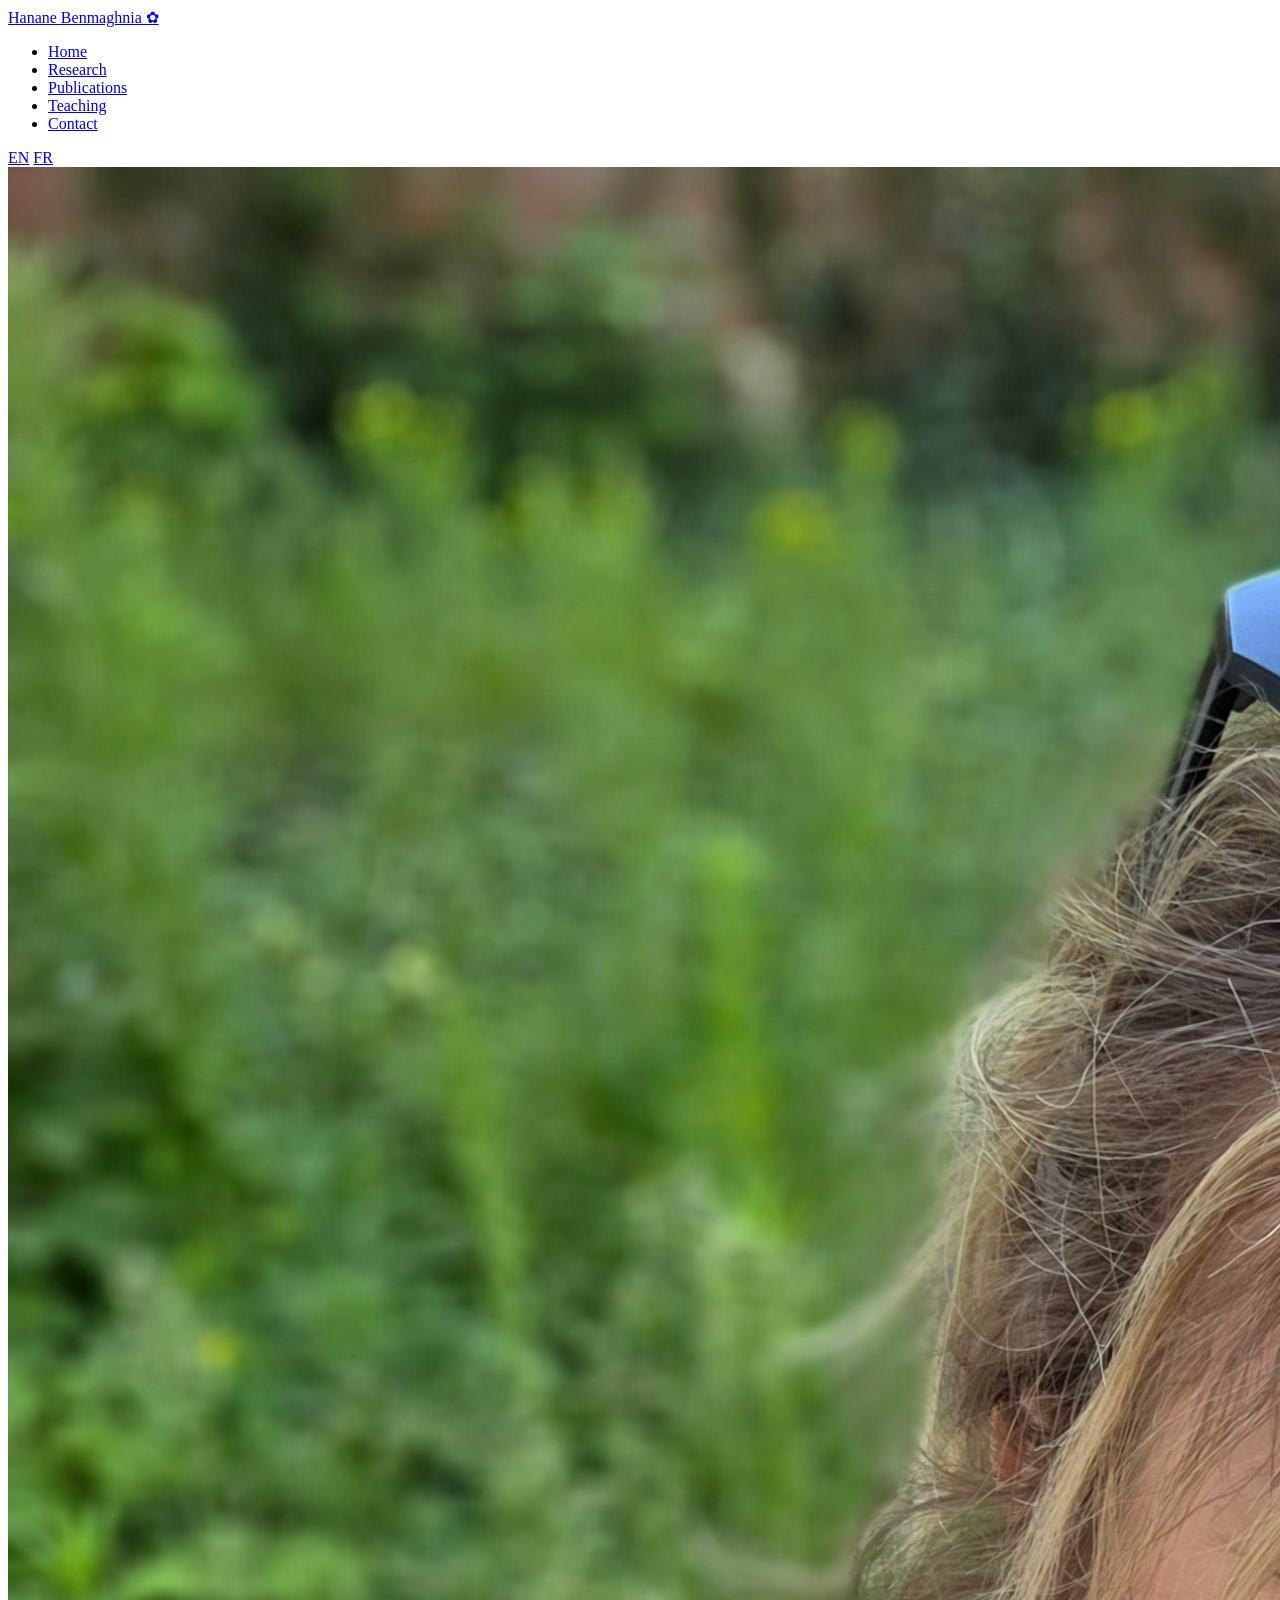
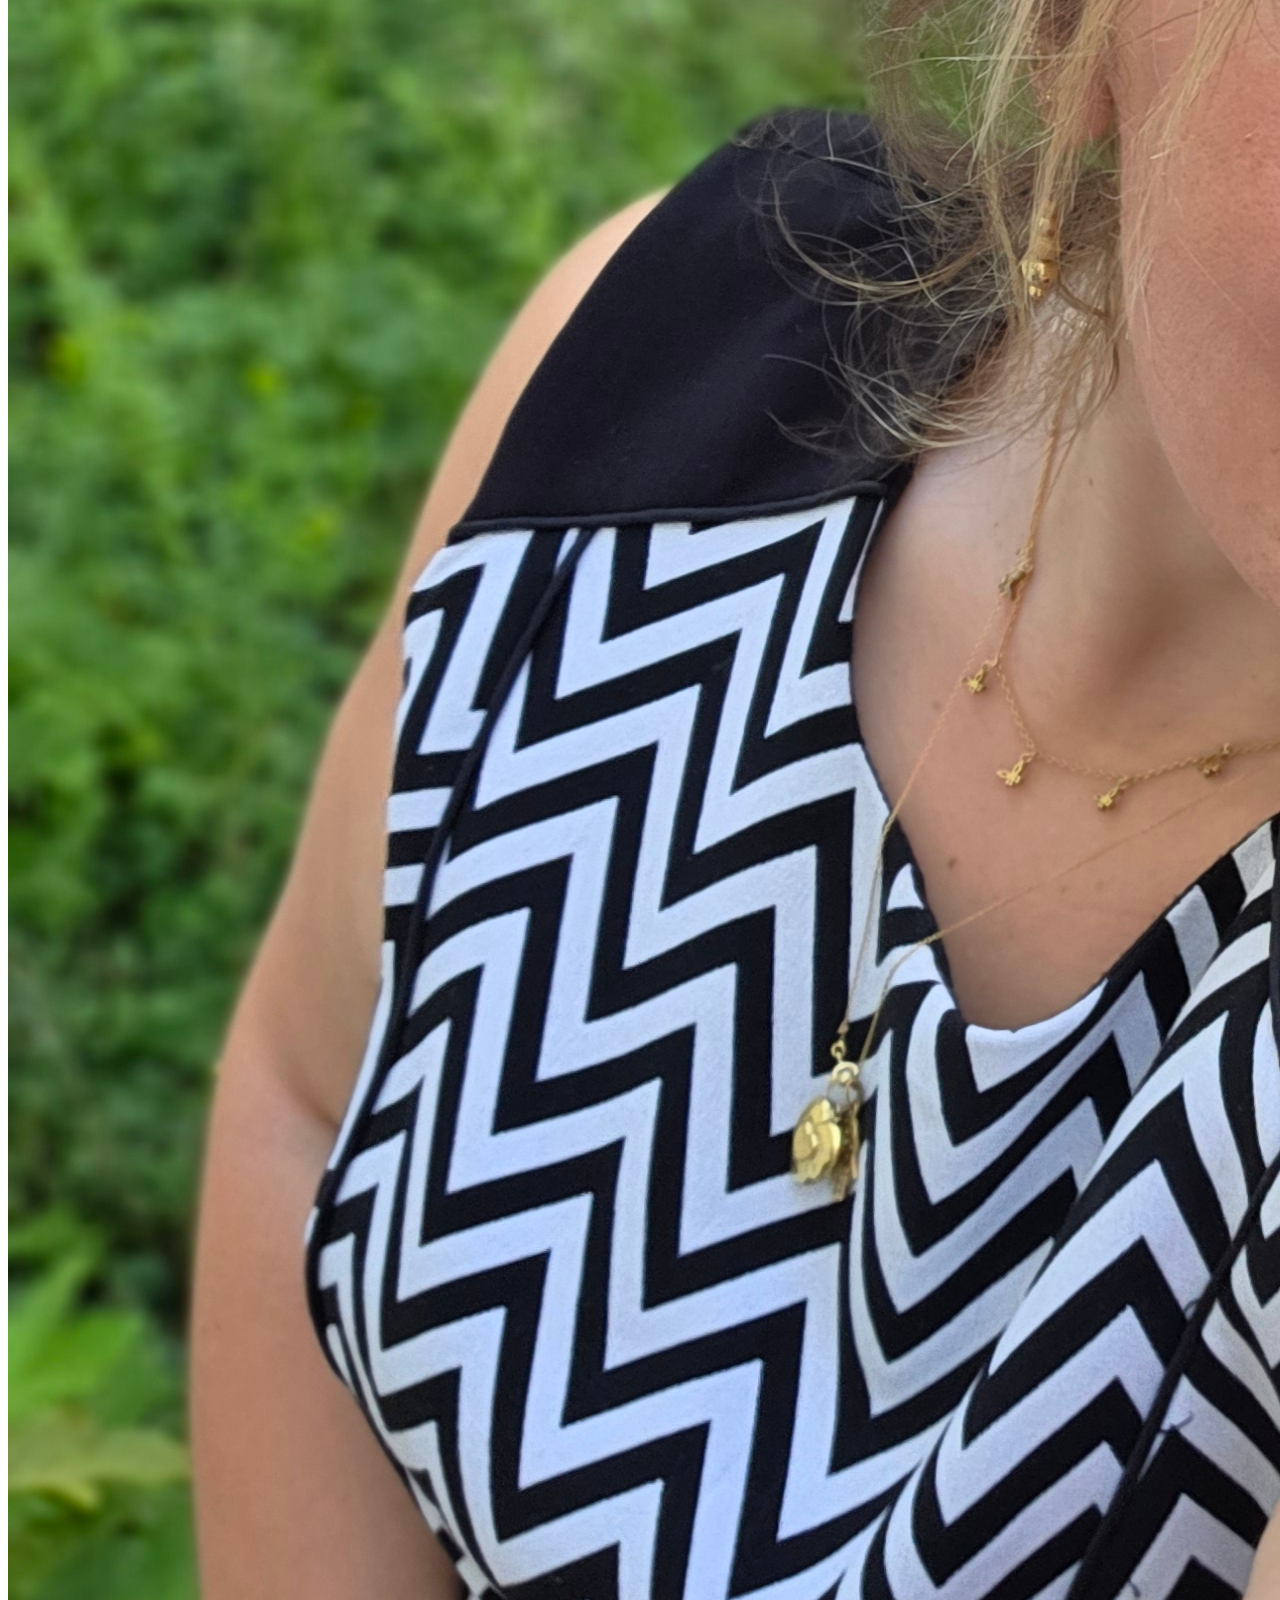
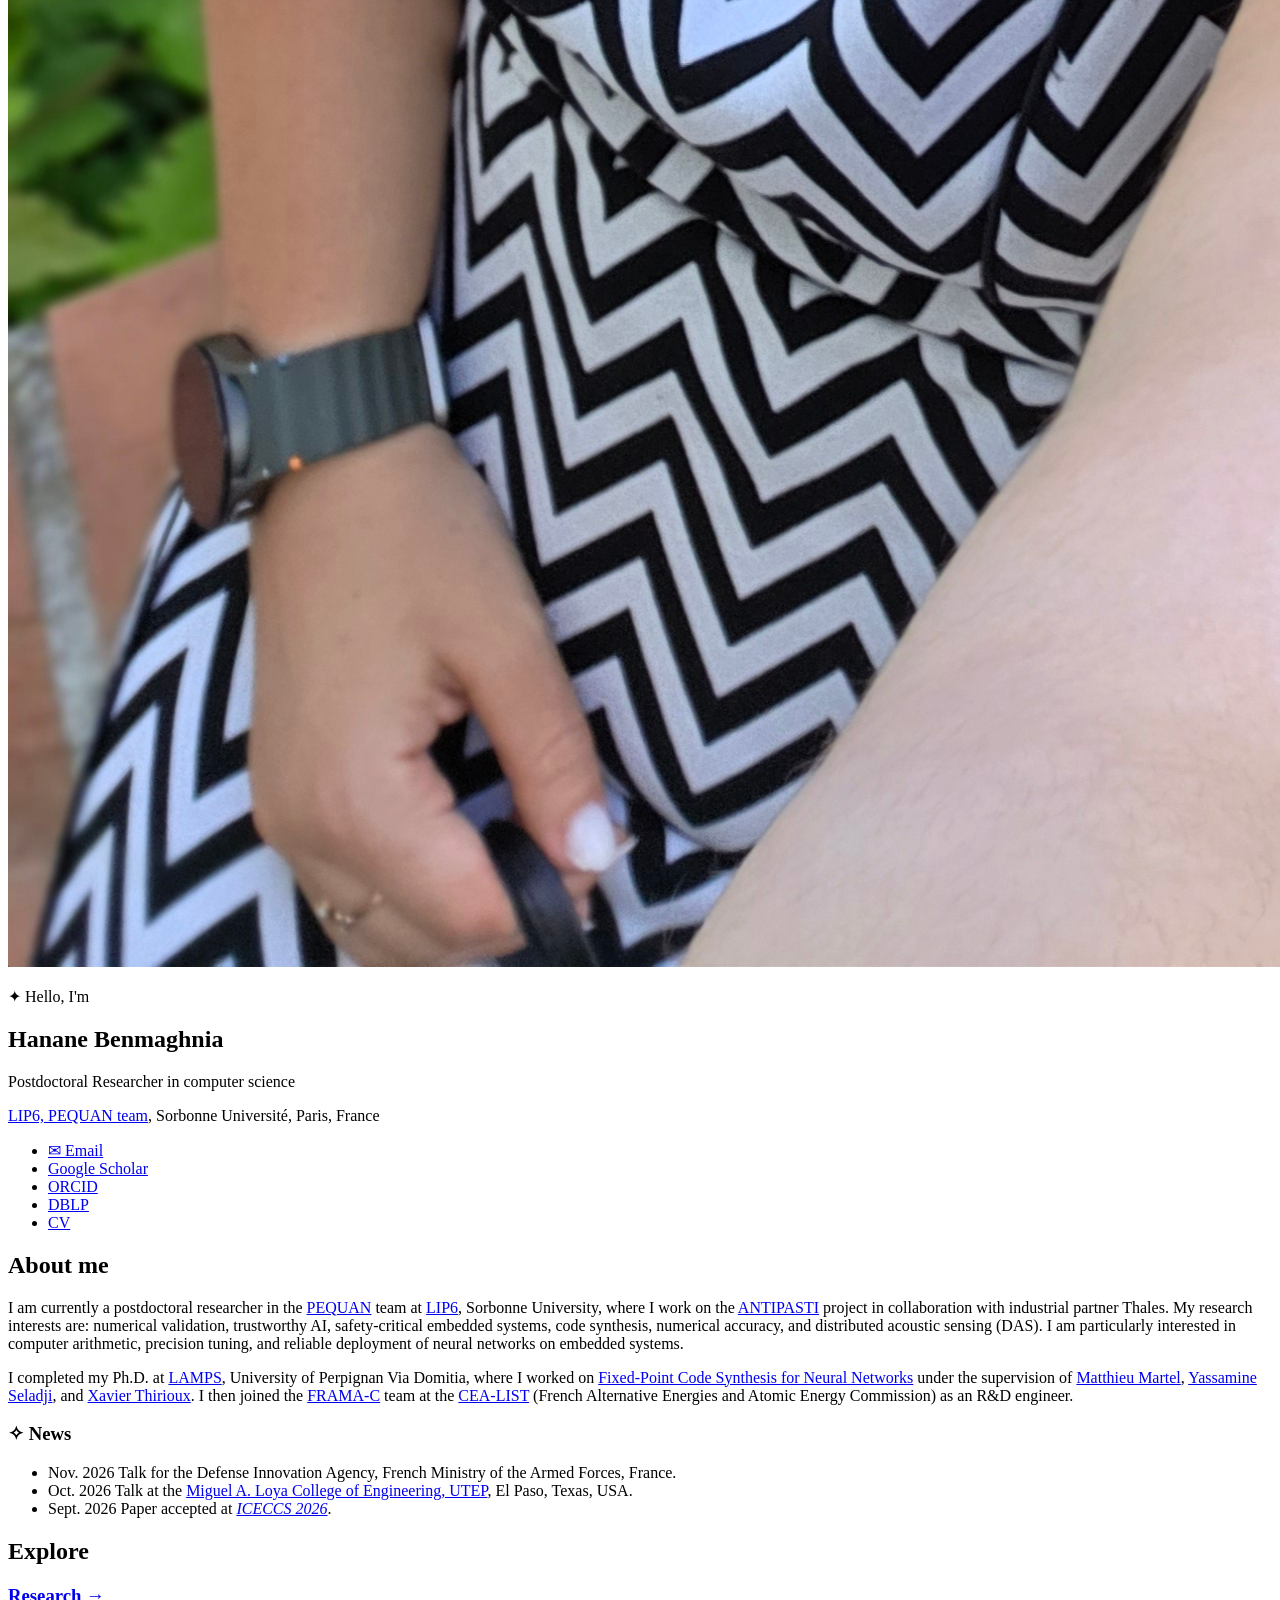
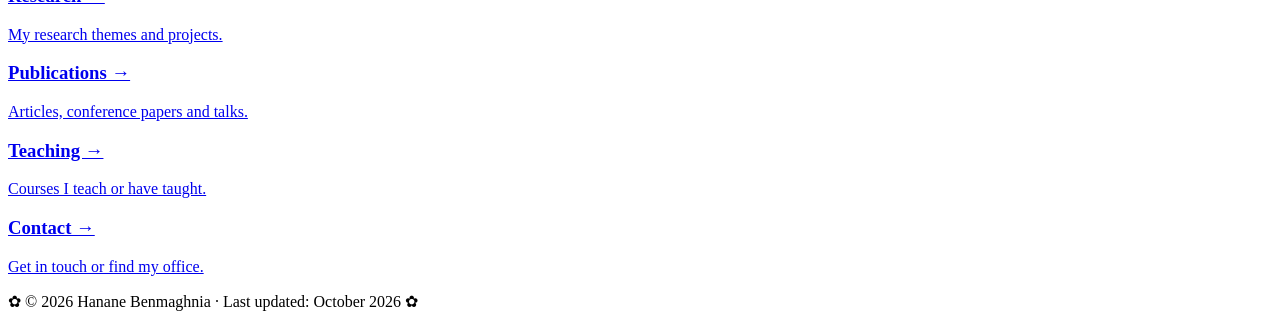
==== en/index.html @ f6ec410c "home en" ====
<!doctype html>
<html lang="en">
<head>
  <meta charset="utf-8">
  <meta name="viewport" content="width=device-width, initial-scale=1">
  <title>Home — Hanane Benmaghnia</title>
  <meta name="description" content="Personal website of Hanane Benmaghnia, researcher in [Your Field] at [Lab / University].">
  <link rel="alternate" hreflang="fr" href="../fr/index.html">
  <link rel="preconnect" href="https://fonts.googleapis.com">
  <link rel="preconnect" href="https://fonts.gstatic.com" crossorigin>
  <link href="https://fonts.googleapis.com/css2?family=Playfair+Display:ital,wght@0,600;0,700;1,500&family=Quicksand:wght@400;500;600;700&display=swap" rel="stylesheet">
  <link rel="stylesheet" href="../style.css">
</head>
<body>

<header class="site-header">
  <nav>
    <a class="brand" href="index.html">Hanane Benmaghnia ✿</a>
    <ul>
      <li><a href="index.html" class="active">Home</a></li>
      <li><a href="research.html">Research</a></li>
      <li><a href="publications.html">Publications</a></li>
      <li><a href="teaching.html">Teaching</a></li>
      <li><a href="contact.html">Contact</a></li>
    </ul>
    <div class="lang-switch" aria-label="Language">
      <a href="../en/index.html" class="current" lang="en">EN</a>
      <a href="../fr/index.html" lang="fr" hreflang="fr">FR</a>
    </div>
  </nav>
</header>

<main>
  <section class="hero">
    <div class="avatar-wrap">
      <img class="avatar" src="../assets/bhz.jpg" alt="Hanane Benmaghnia"
           onerror="this.parentElement.classList.add('no-photo')">
    </div>
    <div class="hero-text">
      <p class="eyebrow">✦ Hello, I'm</p>
      <h1>Hanane Benmaghnia</h1>
      <p class="subtitle">Postdoctoral Researcher in computer science</p>
      <p class="affiliation"><a href="https://www.lip6.fr/recherche/team.php?id=120&LANG=en">LIP6, PEQUAN team</a>, Sorbonne Université, Paris, France </p>
      <ul class="links">
        <li><a href="mailto:hanane.benmaghnia@lip6.fr">✉ Email</a></li>
        <li><a href="https://scholar.google.com/citations?user=DCxnq3sAAAAJ&hl=fr&oi=ao">Google Scholar</a></li>
        <li><a href="https://orcid.org/0000-0003-0490-2338">ORCID</a></li>
        <li><a href="https://dblp.org/pid/313/2143.html">DBLP</a></li>
        <li><a href="../assets/cv.pdf">CV</a></li>
      </ul>
    </div>
  </section>

  <section>
    <h2><span>About me</span></h2>
     
<p>I am currently a postdoctoral researcher in the <a href="https://www.lip6.fr/recherche/team.php?id=120&LANG=en">PEQUAN</a> team at <a href="https://www.lip6.fr/presentation/directeur.php">LIP6</a>, 
  Sorbonne University, where I work on the <a href="https://anr.fr/en/funded-projects-and-impact/funded-projects/project/funded/project/b2d9d3668f92a3b9fbbf7866072501ef-9594522507/?tx_anrprojects_funded%5Bcontroller%5D=Funded&cHash=289b497432721ece33aa30f2808d108e">ANTIPASTI</a> 
  project in collaboration with industrial partner Thales. My research interests are: numerical validation, trustworthy AI, safety-critical embedded systems, code synthesis, numerical accuracy, and distributed acoustic sensing (DAS).
  I am particularly interested in computer arithmetic, precision tuning, and reliable deployment of neural networks on embedded systems.</p>

<p>I completed my Ph.D. at <a href="https://lamps.univ-perp.fr/en">LAMPS</a>, University of Perpignan Via Domitia, where I worked on <a href="https://theses.hal.science/tel-03935609">Fixed-Point Code Synthesis for Neural Networks</a> under the supervision of <a href="https://perso.univ-perp.fr/matthieu.martel/index.html">Matthieu Martel</a>, <a href="https://www.researchgate.net/profile/Yassamine-Seladji">Yassamine Seladji</a>, and <a href="https://pagespro.isae-supaero.fr/xavier-thirioux/">Xavier Thirioux</a>.
   I then joined the <a href="https://www.frama-c.com/index.html">FRAMA-C</a> team at the <a href="https://www-list.cea.fr/">CEA-LIST</a> (French Alternative Energies and Atomic Energy Commission) as an R&D engineer.</p>

 
<h3 class="news-title">✧ News</h3>
  <ul class="news">
    <li><span class="date">Nov. 2026</span> Talk for the Defense Innovation Agency, French Ministry of the Armed Forces, France.</li>
    <li><span class="date">Oct. 2026</span> Talk at the <a href="https://www.utep.edu/cs/">Miguel A. Loya College of Engineering, UTEP</a>, El Paso, Texas, USA.</li>
   <li><span class="date">Sept. 2026</span> Paper accepted at <em><a href="https://formal-analysis.com/iceccs/2026/">ICECCS 2026</a></em>.</li>
  </ul>

  </section>

  <section>
    <h2><span>Explore</span></h2>
    <div class="cards">
      <a class="card card-link" href="research.html">
        <h3>Research →</h3>
        <p>My research themes and projects.</p>
      </a>
      <a class="card card-link" href="publications.html">
        <h3>Publications →</h3>
        <p>Articles, conference papers and talks.</p>
      </a>
      <a class="card card-link" href="teaching.html">
        <h3>Teaching →</h3>
        <p>Courses I teach or have taught.</p>
      </a>
      <a class="card card-link" href="contact.html">
        <h3>Contact →</h3>
        <p>Get in touch or find my office.</p>
      </a>
    </div>
  </section>
</main>

<footer class="site-footer">
  <p>✿ © <span id="year">2026</span> Hanane Benmaghnia · Last updated: October 2026 ✿</p>
</footer>

<script>
  document.getElementById('year').textContent = new Date().getFullYear();
</script>
</body>
</html>
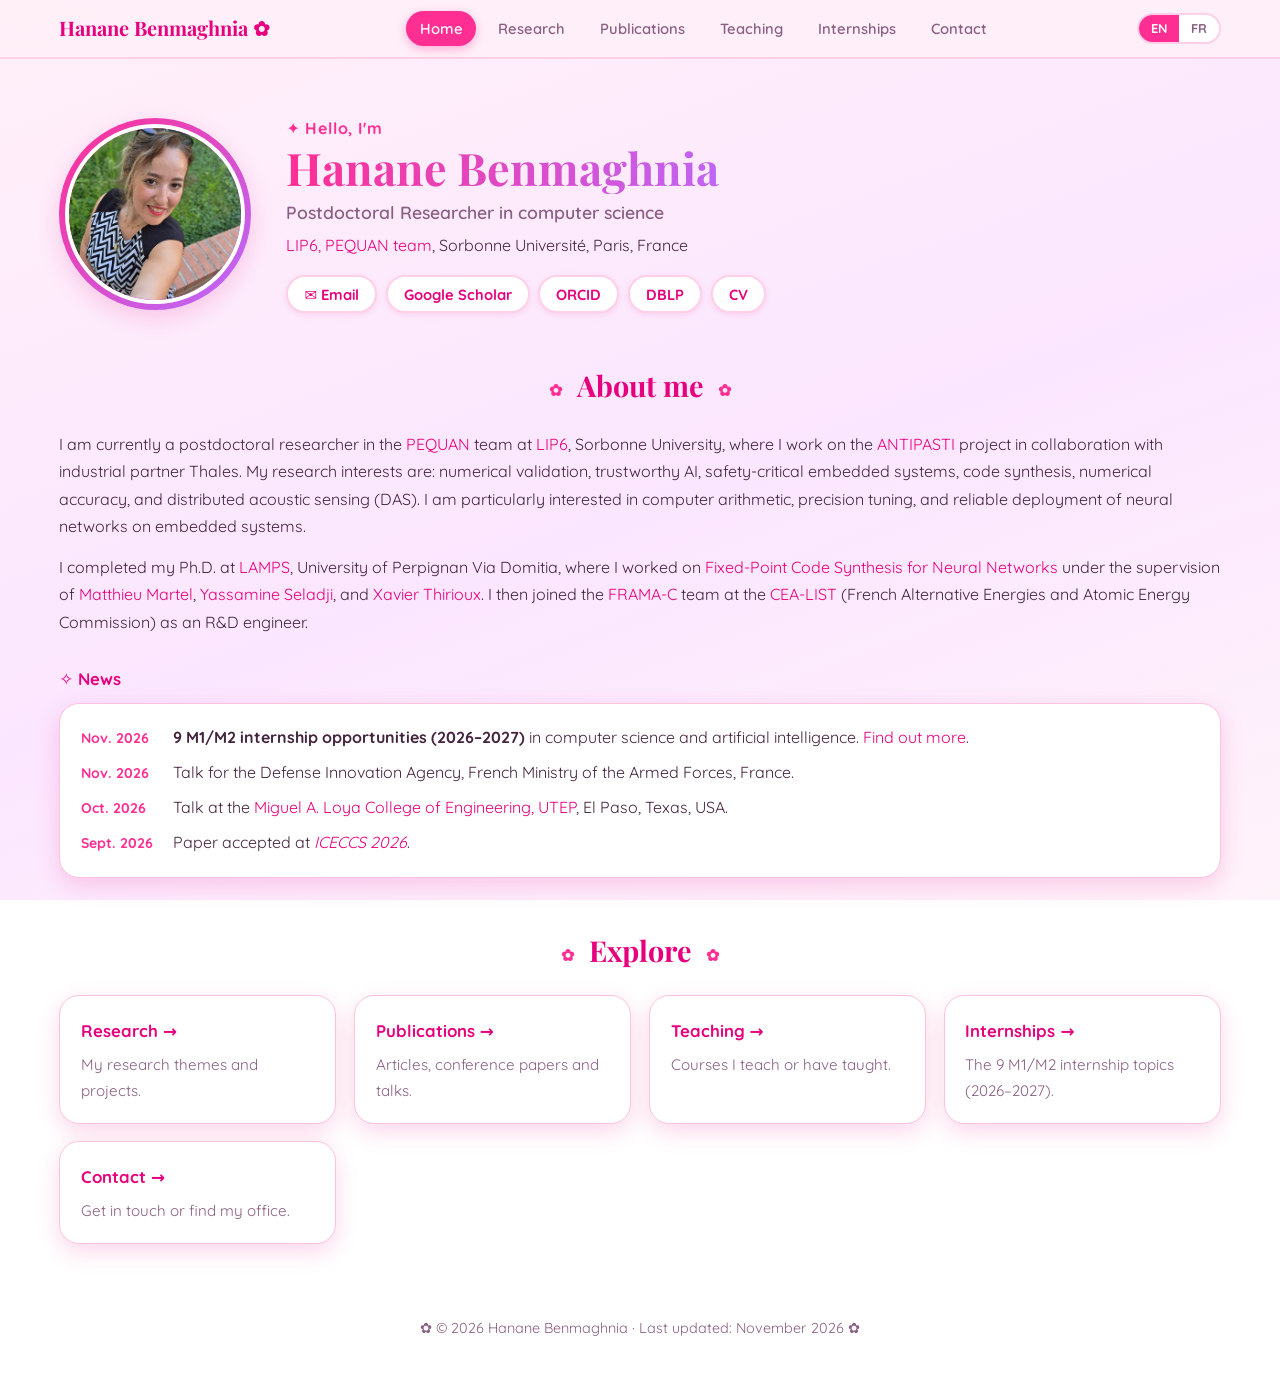
==== commit b8f750f1: "internships" ====
--- a/en/index.html
+++ b/en/index.html
@@ -12,7 +12,6 @@
   <link rel="stylesheet" href="../style.css">
 </head>
 <body>
-
 <header class="site-header">
   <nav>
     <a class="brand" href="index.html">Hanane Benmaghnia ✿</a>
@@ -21,6 +20,7 @@
       <li><a href="research.html">Research</a></li>
       <li><a href="publications.html">Publications</a></li>
       <li><a href="teaching.html">Teaching</a></li>
+      <li><a href="stages.html">Internships</a></li>
       <li><a href="contact.html">Contact</a></li>
     </ul>
     <div class="lang-switch" aria-label="Language">
@@ -29,7 +29,6 @@
     </div>
   </nav>
 </header>
-
 <main>
   <section class="hero">
     <div class="avatar-wrap">
@@ -50,28 +49,25 @@
       </ul>
     </div>
   </section>
-
   <section>
     <h2><span>About me</span></h2>
-     
-<p>I am currently a postdoctoral researcher in the <a href="https://www.lip6.fr/recherche/team.php?id=120&LANG=en">PEQUAN</a> team at <a href="https://www.lip6.fr/presentation/directeur.php">LIP6</a>, 
-  Sorbonne University, where I work on the <a href="https://anr.fr/en/funded-projects-and-impact/funded-projects/project/funded/project/b2d9d3668f92a3b9fbbf7866072501ef-9594522507/?tx_anrprojects_funded%5Bcontroller%5D=Funded&cHash=289b497432721ece33aa30f2808d108e">ANTIPASTI</a> 
+
+<p>I am currently a postdoctoral researcher in the <a href="https://www.lip6.fr/recherche/team.php?id=120&LANG=en">PEQUAN</a> team at <a href="https://www.lip6.fr/presentation/directeur.php">LIP6</a>,
+  Sorbonne University, where I work on the <a href="https://anr.fr/en/funded-projects-and-impact/funded-projects/project/funded/project/b2d9d3668f92a3b9fbbf7866072501ef-9594522507/?tx_anrprojects_funded%5Bcontroller%5D=Funded&cHash=289b497432721ece33aa30f2808d108e">ANTIPASTI</a>
   project in collaboration with industrial partner Thales. My research interests are: numerical validation, trustworthy AI, safety-critical embedded systems, code synthesis, numerical accuracy, and distributed acoustic sensing (DAS).
   I am particularly interested in computer arithmetic, precision tuning, and reliable deployment of neural networks on embedded systems.</p>
-
-<p>I completed my Ph.D. at <a href="https://lamps.univ-perp.fr/en">LAMPS</a>, University of Perpignan Via Domitia, where I worked on <a href="https://theses.hal.science/tel-03935609">Fixed-Point Code Synthesis for Neural Networks</a> under the supervision of <a href="https://perso.univ-perp.fr/matthieu.martel/index.html">Matthieu Martel</a>, <a href="https://www.researchgate.net/profile/Yassamine-Seladji">Yassamine Seladji</a>, and <a href="https://pagespro.isae-supaero.fr/xavier-thirioux/">Xavier Thirioux</a>.
+<p>I completed my Ph.D.
+at <a href="https://lamps.univ-perp.fr/en">LAMPS</a>, University of Perpignan Via Domitia, where I worked on <a href="https://theses.hal.science/tel-03935609">Fixed-Point Code Synthesis for Neural Networks</a> under the supervision of <a href="https://perso.univ-perp.fr/matthieu.martel/index.html">Matthieu Martel</a>, <a href="https://www.researchgate.net/profile/Yassamine-Seladji">Yassamine Seladji</a>, and <a href="https://pagespro.isae-supaero.fr/xavier-thirioux/">Xavier Thirioux</a>.
    I then joined the <a href="https://www.frama-c.com/index.html">FRAMA-C</a> team at the <a href="https://www-list.cea.fr/">CEA-LIST</a> (French Alternative Energies and Atomic Energy Commission) as an R&D engineer.</p>
 
- 
 <h3 class="news-title">✧ News</h3>
   <ul class="news">
+    <li><span class="date">Nov. 2026</span> <strong>9 M1/M2 internship opportunities (2026–2027)</strong> in computer science and artificial intelligence. <a href="stages.html">Find out more</a>.</li>
     <li><span class="date">Nov. 2026</span> Talk for the Defense Innovation Agency, French Ministry of the Armed Forces, France.</li>
     <li><span class="date">Oct. 2026</span> Talk at the <a href="https://www.utep.edu/cs/">Miguel A. Loya College of Engineering, UTEP</a>, El Paso, Texas, USA.</li>
    <li><span class="date">Sept. 2026</span> Paper accepted at <em><a href="https://formal-analysis.com/iceccs/2026/">ICECCS 2026</a></em>.</li>
   </ul>
-
   </section>
-
   <section>
     <h2><span>Explore</span></h2>
     <div class="cards">
@@ -87,6 +83,10 @@
         <h3>Teaching →</h3>
         <p>Courses I teach or have taught.</p>
       </a>
+      <a class="card card-link" href="stages.html">
+        <h3>Internships →</h3>
+        <p>The 9 M1/M2 internship topics (2026–2027).</p>
+      </a>
       <a class="card card-link" href="contact.html">
         <h3>Contact →</h3>
         <p>Get in touch or find my office.</p>
@@ -94,9 +94,8 @@
     </div>
   </section>
 </main>
-
 <footer class="site-footer">
-  <p>✿ © <span id="year">2026</span> Hanane Benmaghnia · Last updated: October 2026 ✿</p>
+  <p>✿ © <span id="year">2026</span> Hanane Benmaghnia · Last updated: November 2026 ✿</p>
 </footer>
 
 <script>
--- a/style.css
+++ b/style.css
@@ -0,0 +1,393 @@
+:root {
+  --bg-grad: linear-gradient(160deg, #fff0f8 0%, #fbe6ff 55%, #fff3fa 100%);
+  --text: #44243f;
+  --muted: #8a5f84;
+  --pink: #ff2e93;
+  --pink-deep: #e6007e;
+  --pink-soft: #ffd0e7;
+  --lavender: #b86bff;
+  --lavender-soft: #f1e3ff;
+  --card: #ffffff;
+  --line: #ffc2df;
+  --shadow: 0 8px 24px rgba(230, 0, 126, 0.16);
+  --radius: 20px;
+}
+
+* { box-sizing: border-box; }
+
+html { scroll-behavior: smooth; scroll-padding-top: 5rem; }
+
+body {
+  margin: 0;
+  color: var(--text);
+  background: var(--bg-grad);
+  background-attachment: fixed;
+  font-family: "Quicksand", system-ui, -apple-system, "Segoe UI", sans-serif;
+  line-height: 1.7;
+  min-height: 100vh;
+}
+
+a { color: var(--pink-deep); text-decoration: none; }
+a:hover { text-decoration: underline; text-underline-offset: 3px; }
+
+/* ---------- Header ---------- */
+.site-header {
+  position: sticky;
+  top: 0;
+  z-index: 10;
+  background: rgba(255, 240, 248, 0.88);
+  backdrop-filter: blur(10px);
+  border-bottom: 2px solid var(--pink-soft);
+}
+.site-header nav {
+  max-width: 900px;
+  margin: 0 auto;
+  padding: 0.7rem 1.2rem;
+  display: flex;
+  justify-content: space-between;
+  align-items: center;
+  flex-wrap: wrap;
+  gap: 0.5rem 1rem;
+}
+.brand {
+  font-family: "Playfair Display", serif;
+  font-weight: 700;
+  font-size: 1.25rem;
+  color: var(--pink-deep);
+}
+.brand:hover { text-decoration: none; }
+
+.site-header ul {
+  list-style: none;
+  margin: 0;
+  padding: 0;
+  display: flex;
+  gap: 0.25rem;
+  flex-wrap: wrap;
+}
+.site-header ul a {
+  display: inline-block;
+  color: var(--muted);
+  font-weight: 600;
+  font-size: 0.92rem;
+  padding: 0.3rem 0.85rem;
+  border-radius: 999px;
+  transition: background 0.2s, color 0.2s;
+}
+.site-header ul a:hover {
+  background: var(--pink-soft);
+  color: var(--pink-deep);
+  text-decoration: none;
+}
+.site-header ul a.active {
+  background: var(--pink);
+  color: #fff;
+  box-shadow: 0 3px 10px rgba(255, 46, 147, 0.35);
+}
+
+/* Sélecteur de langue */
+.lang-switch {
+  display: flex;
+  border: 2px solid var(--pink-soft);
+  border-radius: 999px;
+  overflow: hidden;
+  background: #fff;
+}
+.lang-switch a {
+  padding: 0.15rem 0.75rem;
+  font-size: 0.8rem;
+  font-weight: 700;
+  color: var(--muted);
+}
+.lang-switch a:hover { text-decoration: none; background: var(--pink-soft); }
+.lang-switch a.current { background: var(--pink); color: #fff; }
+
+/* ---------- Layout ---------- */
+main {
+  max-width: 900px;
+  margin: 0 auto;
+  padding: 0 1.2rem 3rem;
+}
+section { padding-top: 3rem; }
+section.page-top { padding-top: 2.5rem; }
+
+h1 {
+  font-family: "Playfair Display", serif;
+  font-size: 2.8rem;
+  line-height: 1.15;
+  margin: 0 0 0.3rem;
+  background: linear-gradient(90deg, var(--pink), var(--lavender));
+  -webkit-background-clip: text;
+  background-clip: text;
+  color: transparent;
+}
+
+h2 {
+  font-family: "Playfair Display", serif;
+  font-size: 1.8rem;
+  margin: 0 0 1.3rem;
+  text-align: center;
+  color: var(--pink-deep);
+}
+h2 span { padding: 0 0.9rem; }
+h2::before, h2::after {
+  content: "✿";
+  color: var(--pink);
+  font-size: 1rem;
+  vertical-align: middle;
+}
+
+h3 {
+  font-size: 1.05rem;
+  margin: 1.6rem 0 0.6rem;
+  color: var(--pink-deep);
+}
+
+/* ---------- Hero ---------- */
+.hero {
+  display: flex;
+  gap: 2.2rem;
+  align-items: center;
+  flex-wrap: wrap;
+  padding-top: 3.5rem;
+}
+.avatar-wrap {
+  padding: 6px;
+  border-radius: 50%;
+  background: linear-gradient(135deg, var(--pink), var(--lavender));
+  box-shadow: var(--shadow);
+}
+.avatar {
+  display: block;
+  width: 180px;
+  height: 180px;
+  border-radius: 50%;
+  object-fit: cover;
+  border: 4px solid #fff;
+}
+.avatar-wrap.no-photo { display: none; }
+
+.eyebrow {
+  margin: 0;
+  color: var(--pink);
+  font-weight: 700;
+  letter-spacing: 0.05em;
+}
+.subtitle {
+  font-size: 1.1rem;
+  font-weight: 600;
+  margin: 0;
+  color: var(--muted);
+}
+.affiliation { margin: 0.2rem 0 1rem; }
+
+.links {
+  list-style: none;
+  padding: 0;
+  margin: 0;
+  display: flex;
+  flex-wrap: wrap;
+  gap: 0.55rem;
+}
+.links a {
+  display: inline-block;
+  padding: 0.3rem 1rem;
+  font-size: 0.92rem;
+  font-weight: 700;
+  border-radius: 999px;
+  color: var(--pink-deep);
+  background: #fff;
+  border: 2px solid var(--pink-soft);
+  box-shadow: 0 2px 6px rgba(230, 0, 126, 0.1);
+  transition: transform 0.15s, background 0.15s, color 0.15s;
+}
+.links a:hover {
+  background: var(--pink);
+  color: #fff;
+  border-color: var(--pink);
+  text-decoration: none;
+  transform: translateY(-2px);
+}
+
+/* ---------- Accueil ---------- */
+section p { margin: 0 0 0.9rem; }
+.news-title { margin-top: 1.8rem; }
+.news {
+  list-style: none;
+  padding: 1rem 1.3rem;
+  margin: 0;
+  background: var(--card);
+  border: 1px solid var(--line);
+  border-radius: var(--radius);
+  box-shadow: var(--shadow);
+}
+.news li { padding: 0.25rem 0; }
+.date {
+  display: inline-block;
+  min-width: 5.5rem;
+  font-weight: 700;
+  font-size: 0.88rem;
+  color: var(--pink);
+}
+
+/* ---------- Cartes ---------- */
+.cards {
+  display: grid;
+  grid-template-columns: repeat(auto-fit, minmax(230px, 1fr));
+  gap: 1.1rem;
+  margin-top: 1.2rem;
+}
+.card {
+  display: block;
+  background: var(--card);
+  border: 1px solid var(--line);
+  border-radius: var(--radius);
+  padding: 1.3rem 1.3rem 1.2rem;
+  box-shadow: var(--shadow);
+  color: var(--text);
+  transition: transform 0.2s, box-shadow 0.2s;
+}
+.card:hover {
+  transform: translateY(-4px);
+  box-shadow: 0 14px 30px rgba(230, 0, 126, 0.26);
+  text-decoration: none;
+}
+.card-icon {
+  width: 2.4rem;
+  height: 2.4rem;
+  display: grid;
+  place-items: center;
+  border-radius: 50%;
+  background: linear-gradient(135deg, var(--pink), var(--lavender));
+  color: #fff;
+  font-size: 1.1rem;
+  margin-bottom: 0.6rem;
+}
+.card h3 { margin: 0 0 0.4rem; }
+.card p { margin: 0; color: var(--muted); font-size: 0.95rem; }
+
+/* ---------- Publications ---------- */
+.pubs {
+  padding: 1rem 1.3rem 1rem 2.6rem;
+  margin: 0;
+  background: var(--card);
+  border: 1px solid var(--line);
+  border-radius: var(--radius);
+  box-shadow: var(--shadow);
+}
+.pubs li { margin-bottom: 0.9rem; }
+.pubs li:last-child { margin-bottom: 0; }
+.pubs li::marker { color: var(--pink); font-weight: 700; }
+.pubs .title { font-weight: 700; }
+.pub-links { white-space: nowrap; }
+.pub-links a {
+  display: inline-block;
+  margin-left: 0.3rem;
+  padding: 0 0.65rem;
+  font-size: 0.8rem;
+  font-weight: 700;
+  border-radius: 999px;
+  background: var(--lavender-soft);
+  color: #8a3fe0;
+}
+.pub-links a:hover {
+  background: var(--pink);
+  color: #fff;
+  text-decoration: none;
+}
+.hint { color: var(--muted); font-size: 0.95rem; margin-top: 1rem; }
+
+/* ---------- Enseignement ---------- */
+.teaching {
+  list-style: none;
+  margin: 0;
+  padding: 1rem 1.3rem;
+  background: var(--card);
+  border: 1px solid var(--line);
+  border-radius: var(--radius);
+  box-shadow: var(--shadow);
+}
+.teaching li { padding: 0.35rem 0; }
+.teaching li::before { content: "❀ "; color: var(--pink); }
+
+/* ---------- Contact ---------- */
+.contact-box {
+  padding: 1.3rem 1.6rem;
+  border-radius: var(--radius);
+  background: linear-gradient(135deg, var(--pink-soft), var(--lavender-soft));
+  border: 1px solid var(--line);
+  box-shadow: var(--shadow);
+}
+.contact-box p { margin: 0; }
+
+/* ---------- Pied de page ---------- */
+.site-footer {
+  text-align: center;
+  color: var(--muted);
+  font-size: 0.9rem;
+  padding: 1.5rem 1rem 2rem;
+}
+.site-footer p { margin: 0; }
+
+/* ---------- Page de choix de langue ---------- */
+.chooser { display: grid; place-items: center; }
+.lang-choice { text-align: center; padding: 2rem 1.2rem; }
+.lang-choice h1 { font-size: 3rem; }
+.lang-buttons {
+  display: flex;
+  gap: 1rem;
+  justify-content: center;
+  flex-wrap: wrap;
+  margin-top: 1.5rem;
+}
+.big-btn {
+  padding: 0.8rem 2.2rem;
+  font-size: 1.15rem;
+  font-weight: 700;
+  border-radius: 999px;
+  background: var(--pink);
+  color: #fff;
+  box-shadow: 0 6px 18px rgba(255, 46, 147, 0.4);
+  transition: transform 0.15s, background 0.15s;
+}
+.big-btn:hover {
+  background: var(--pink-deep);
+  transform: translateY(-3px);
+  text-decoration: none;
+}
+
+
+/* Largeur du site */
+.site-header nav,
+main {
+    max-width: 1200px;
+    width: 100%;
+    margin-left: auto;
+    margin-right: auto;
+}
+
+/* Navigation */
+.site-header .brand {
+    white-space: nowrap;
+    flex-shrink: 0;
+}
+
+.site-header nav ul {
+    gap: 8px;
+}
+
+.lang-switch {
+    flex-shrink: 0;
+    white-space: nowrap;
+}
+
+
+/* ---------- Mobile ---------- */
+@media (max-width: 640px) {
+  h1 { font-size: 2.1rem; }
+  .hero { gap: 1.3rem; justify-content: center; text-align: center; }
+  .links { justify-content: center; }
+  .avatar { width: 140px; height: 140px; }
+  .site-header nav { justify-content: center; }
+}
+
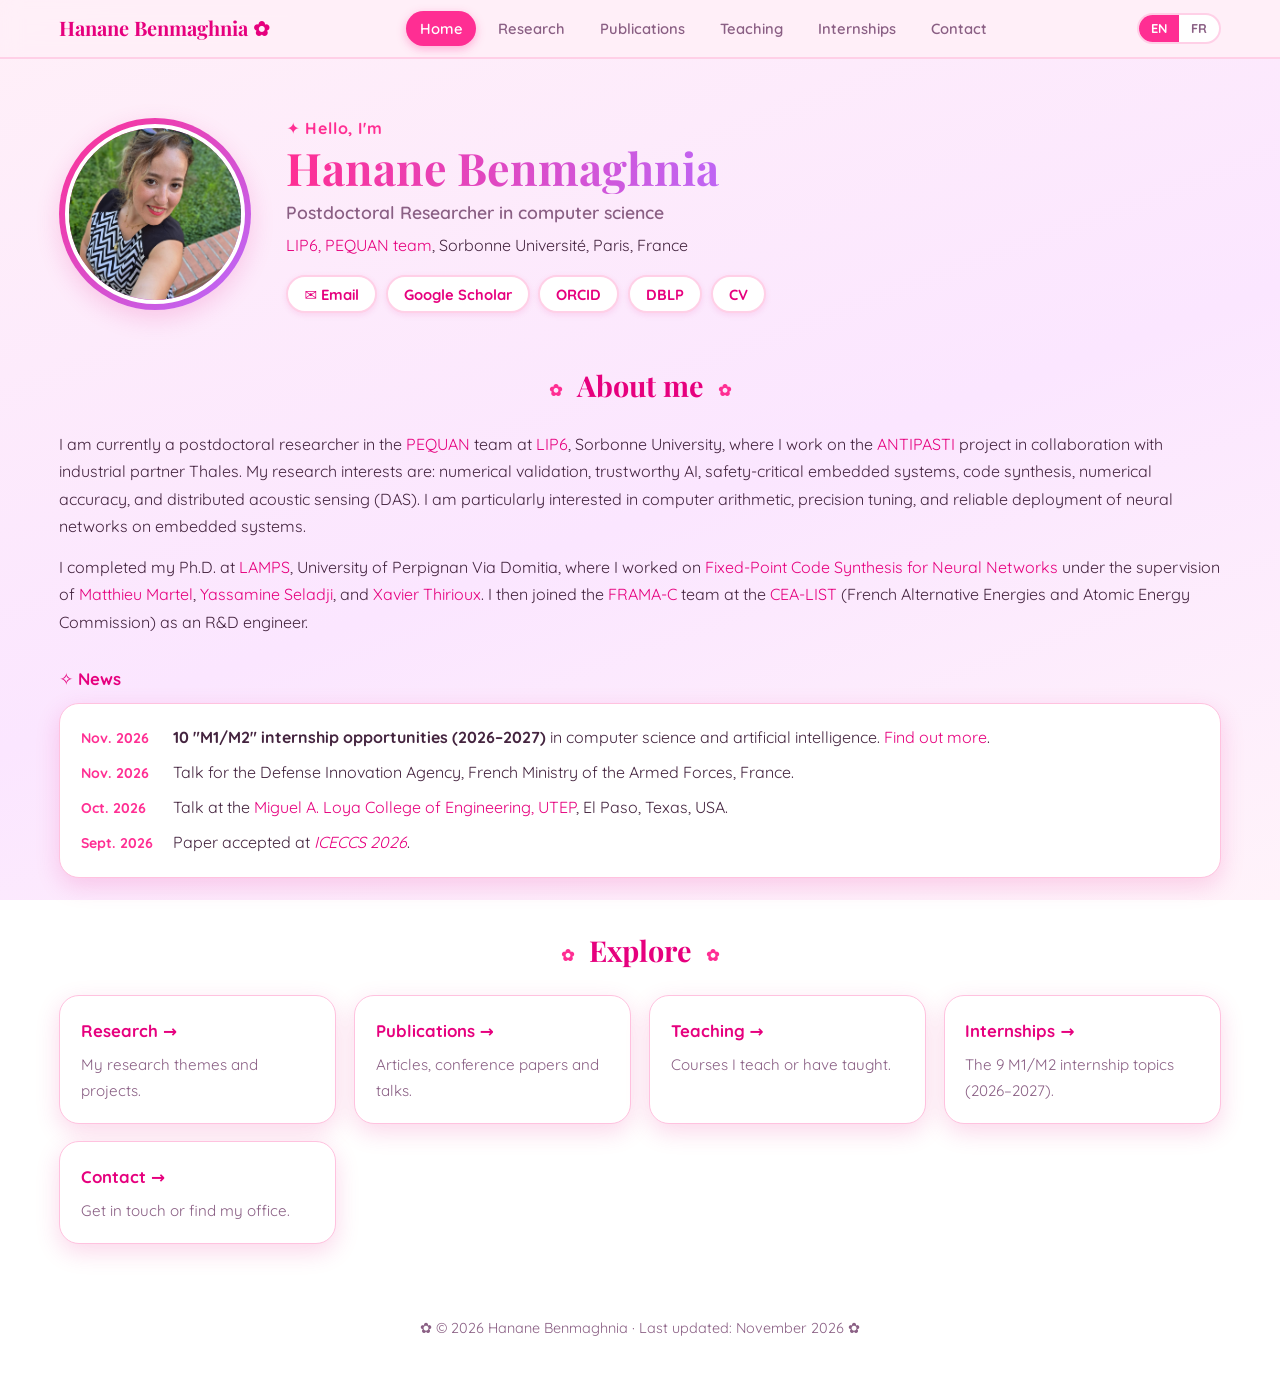
==== commit df1447ed: "ajout stage lip6" ====
--- a/en/index.html
+++ b/en/index.html
@@ -62,7 +62,7 @@
 
 <h3 class="news-title">✧ News</h3>
   <ul class="news">
-    <li><span class="date">Nov. 2026</span> <strong>9 M1/M2 internship opportunities (2026–2027)</strong> in computer science and artificial intelligence. <a href="stages.html">Find out more</a>.</li>
+    <li><span class="date">Nov. 2026</span> <strong>10 "M1/M2" internship opportunities (2026–2027)</strong> in computer science and artificial intelligence. <a href="stages.html">Find out more</a>.</li>
     <li><span class="date">Nov. 2026</span> Talk for the Defense Innovation Agency, French Ministry of the Armed Forces, France.</li>
     <li><span class="date">Oct. 2026</span> Talk at the <a href="https://www.utep.edu/cs/">Miguel A. Loya College of Engineering, UTEP</a>, El Paso, Texas, USA.</li>
    <li><span class="date">Sept. 2026</span> Paper accepted at <em><a href="https://formal-analysis.com/iceccs/2026/">ICECCS 2026</a></em>.</li>
